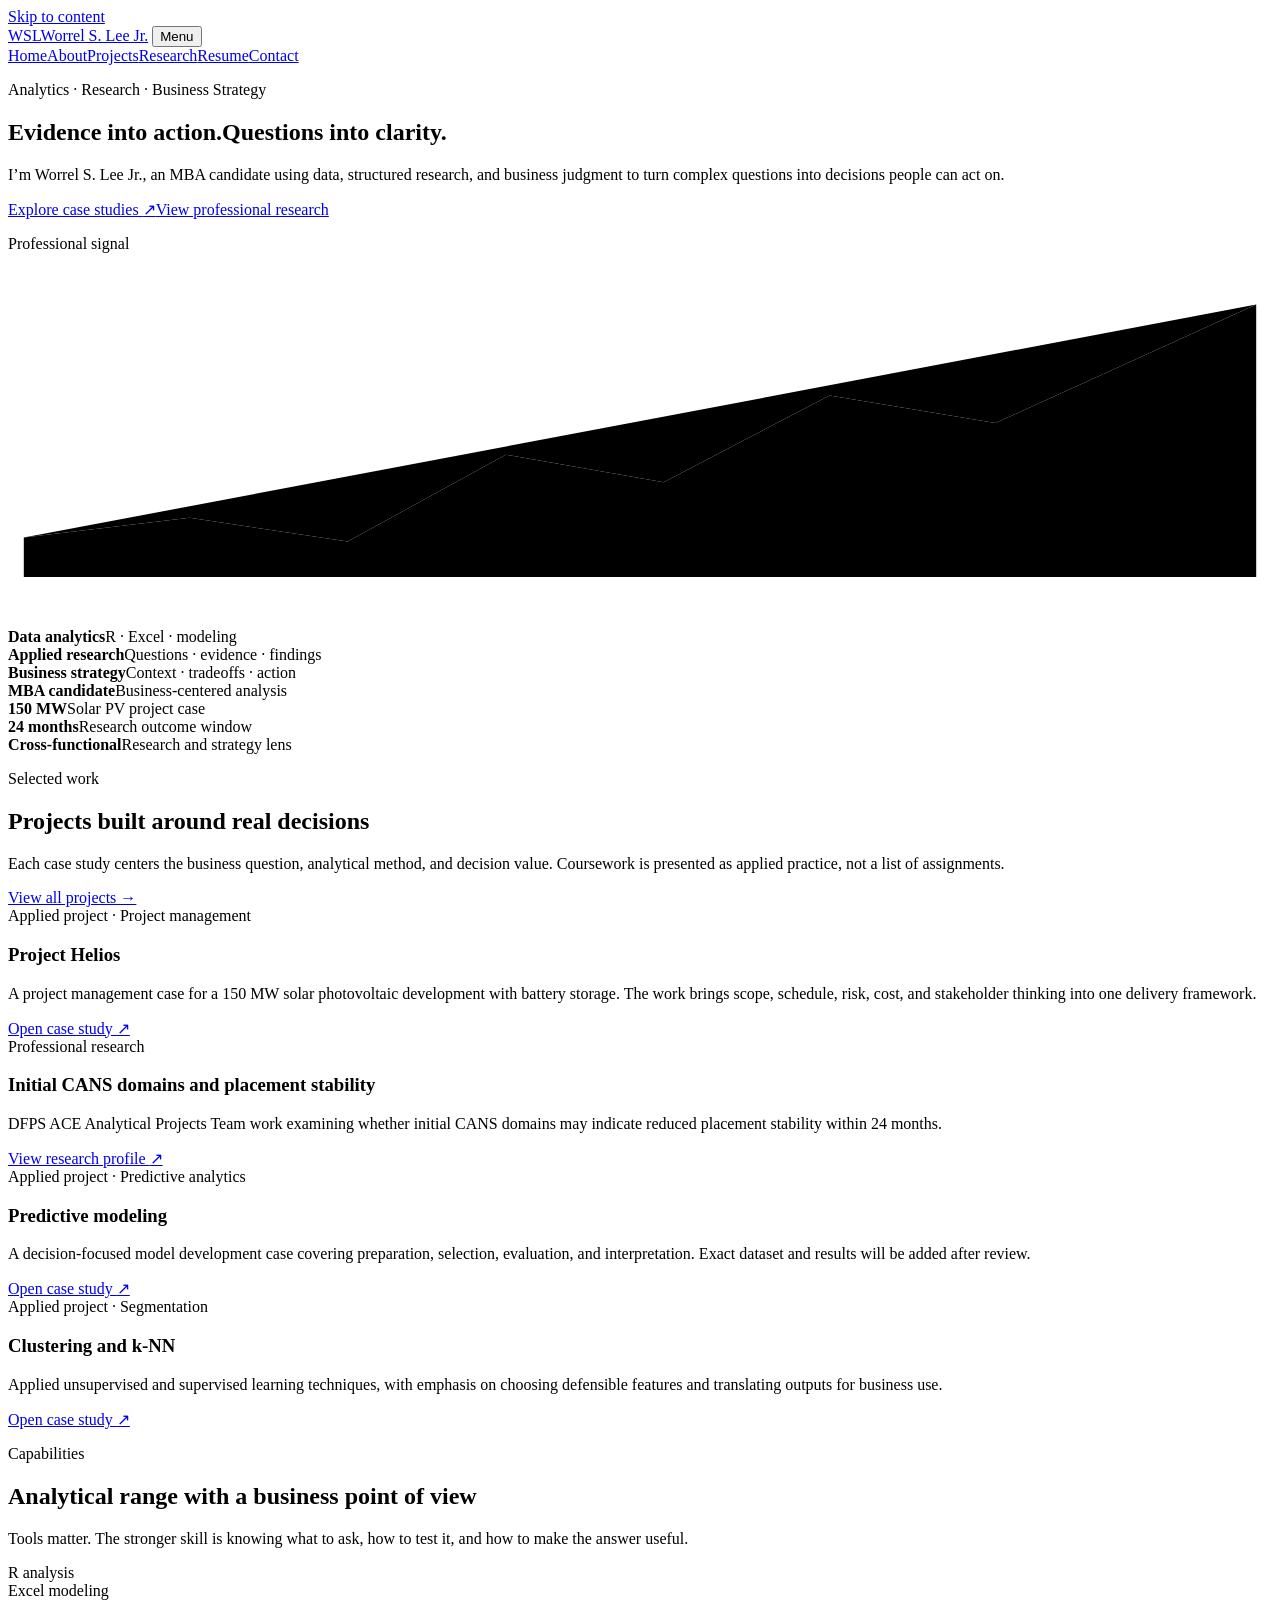
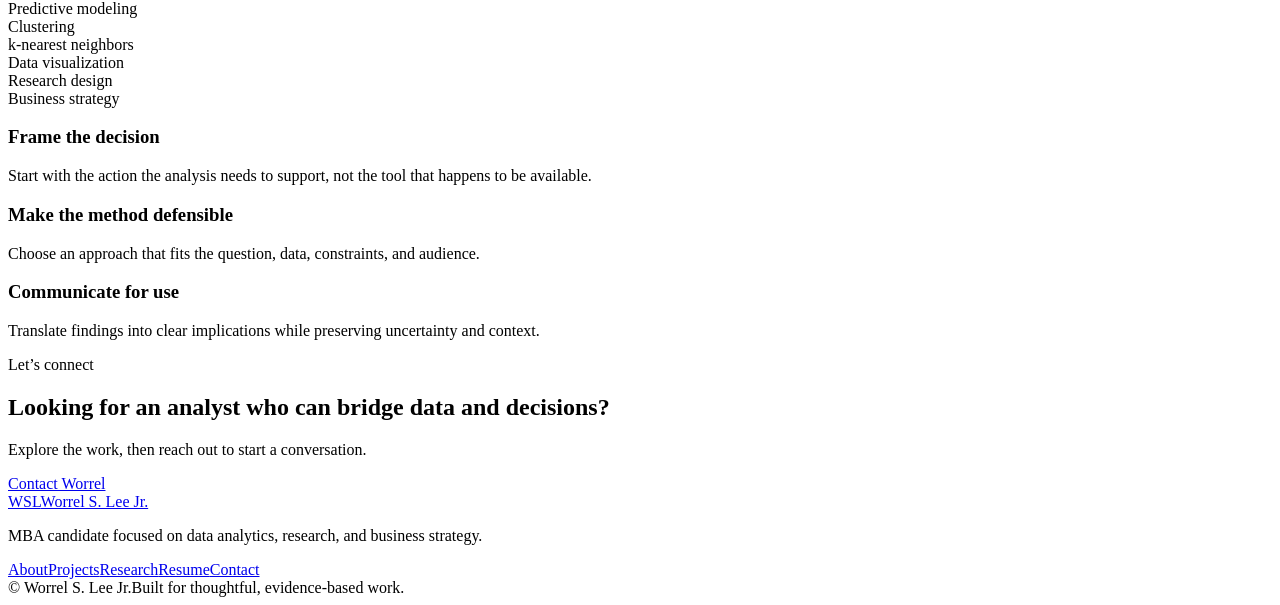
==== index.html @ cc94961b "Launch professional portfolio" ====
<!doctype html>
<html lang="en">
<head>
  <meta charset="utf-8">
  <meta name="viewport" content="width=device-width, initial-scale=1">
  <meta name="description" content="Portfolio of Worrel S. Lee Jr., MBA candidate focused on data analytics, research, and business strategy.">
  <meta name="theme-color" content="#07101f">
  <title>Worrel S. Lee Jr. | Data Analytics, Research & Strategy</title>
  <link rel="icon" href="assets/favicon.svg" type="image/svg+xml">
  <link rel="stylesheet" href="assets/styles.css">
  <script src="assets/site.js" defer></script>
  <script src="assets/content.js" defer></script>
</head>
<body>
  <a class="skip-link" href="#main">Skip to content</a>
  <header class="site-header">
    <div class="nav-wrap">
      <a class="brand" href="index.html" aria-label="Worrel S. Lee Jr. home"><span class="brand-mark">WSL</span><span class="brand-name">Worrel S. Lee Jr.</span></a>
      <button class="menu-button" type="button" aria-expanded="false" aria-controls="site-nav">Menu</button>
      <nav class="site-nav" id="site-nav" aria-label="Primary navigation">
        <a href="index.html" aria-current="page">Home</a><a href="about.html">About</a><a href="projects.html">Projects</a><a href="research.html">Research</a><a href="resume.html">Resume</a><a class="nav-cta" href="contact.html">Contact</a>
      </nav>
    </div>
  </header>

  <main id="main">
    <section class="hero">
      <div class="container hero-grid">
        <div class="hero-copy reveal">
          <p class="eyebrow">Analytics · Research · Business Strategy</p>
          <h1>Evidence into action.<span>Questions into clarity.</span></h1>
          <p class="lead" data-profile="heroIntro">I’m Worrel S. Lee Jr., an MBA candidate using data, structured research, and business judgment to turn complex questions into decisions people can act on.</p>
          <div class="actions"><a class="button" href="projects.html">Explore case studies <span aria-hidden="true">↗</span></a><a class="button secondary" href="research.html">View professional research</a></div>
        </div>
        <aside class="signal-card reveal" aria-label="Professional focus summary">
          <div class="signal-head"><p>Professional signal</p><div class="signal-dots" aria-hidden="true"><i></i><i></i><i></i></div></div>
          <div class="signal-body">
            <svg class="sparkline" viewBox="0 0 320 90" role="img" aria-label="An upward line representing insight development">
              <defs><linearGradient id="sparkFill" x1="0" y1="0" x2="0" y2="1"><stop offset="0" stop-color="#65e6dd" stop-opacity=".22"/><stop offset="1" stop-color="#65e6dd" stop-opacity="0"/></linearGradient></defs>
              <path class="area" d="M4 78 L4 68 L46 63 L86 69 L126 47 L166 54 L208 32 L250 39 L316 9 L316 78 Z"/>
              <path class="grid" d="M4 78H316 M4 48H316 M4 18H316"/><polyline points="4,68 46,63 86,69 126,47 166,54 208,32 250,39 316,9"/>
            </svg>
            <div class="metric"><strong>Data analytics</strong><span>R · Excel · modeling</span></div>
            <div class="metric"><strong>Applied research</strong><span>Questions · evidence · findings</span></div>
            <div class="metric"><strong>Business strategy</strong><span>Context · tradeoffs · action</span></div>
          </div>
        </aside>
      </div>
    </section>

    <section class="proof-strip" aria-label="Portfolio focus areas">
      <div class="container proof-grid">
        <div class="proof-item"><strong>MBA candidate</strong><span>Business-centered analysis</span></div>
        <div class="proof-item"><strong>150 MW</strong><span>Solar PV project case</span></div>
        <div class="proof-item"><strong>24 months</strong><span>Research outcome window</span></div>
        <div class="proof-item"><strong>Cross-functional</strong><span>Research and strategy lens</span></div>
      </div>
    </section>

    <section class="section">
      <div class="container">
        <div class="section-head reveal"><div><p class="eyebrow">Selected work</p><h2>Projects built around real decisions</h2><p class="lead">Each case study centers the business question, analytical method, and decision value. Coursework is presented as applied practice, not a list of assignments.</p></div><a class="text-link" href="projects.html">View all projects →</a></div>
        <div class="cards" id="managed-featured-grid">
          <article class="card featured reveal"><span class="tag">Applied project · Project management</span><h3>Project Helios</h3><p>A project management case for a 150 MW solar photovoltaic development with battery storage. The work brings scope, schedule, risk, cost, and stakeholder thinking into one delivery framework.</p><a class="card-link" href="projects.html#helios">Open case study <span>↗</span></a></article>
          <article class="card reveal"><span class="tag research">Professional research</span><h3>Initial CANS domains and placement stability</h3><p>DFPS ACE Analytical Projects Team work examining whether initial CANS domains may indicate reduced placement stability within 24 months.</p><a class="card-link" href="research.html">View research profile <span>↗</span></a></article>
          <article class="card reveal"><span class="tag">Applied project · Predictive analytics</span><h3>Predictive modeling</h3><p>A decision-focused model development case covering preparation, selection, evaluation, and interpretation. Exact dataset and results will be added after review.</p><a class="card-link" href="projects.html#predictive">Open case study <span>↗</span></a></article>
          <article class="card reveal"><span class="tag">Applied project · Segmentation</span><h3>Clustering and k-NN</h3><p>Applied unsupervised and supervised learning techniques, with emphasis on choosing defensible features and translating outputs for business use.</p><a class="card-link" href="projects.html#segmentation">Open case study <span>↗</span></a></article>
        </div>
      </div>
    </section>

    <section class="section">
      <div class="container capability-grid">
        <div class="reveal"><p class="eyebrow">Capabilities</p><h2>Analytical range with a business point of view</h2><p class="lead">Tools matter. The stronger skill is knowing what to ask, how to test it, and how to make the answer useful.</p></div>
        <div>
          <div class="skill-list reveal"><div class="skill-pill">R analysis</div><div class="skill-pill">Excel modeling</div><div class="skill-pill">Predictive modeling</div><div class="skill-pill">Clustering</div><div class="skill-pill">k-nearest neighbors</div><div class="skill-pill">Data visualization</div><div class="skill-pill">Research design</div><div class="skill-pill">Business strategy</div></div>
          <div class="principles reveal">
            <div class="principle"><div><h3>Frame the decision</h3><p>Start with the action the analysis needs to support, not the tool that happens to be available.</p></div></div>
            <div class="principle"><div><h3>Make the method defensible</h3><p>Choose an approach that fits the question, data, constraints, and audience.</p></div></div>
            <div class="principle"><div><h3>Communicate for use</h3><p>Translate findings into clear implications while preserving uncertainty and context.</p></div></div>
          </div>
        </div>
      </div>
    </section>

    <section class="section-tight"><div class="container cta-band reveal"><div><p class="eyebrow">Let’s connect</p><h2>Looking for an analyst who can bridge data and decisions?</h2><p>Explore the work, then reach out to start a conversation.</p></div><a class="button" href="contact.html">Contact Worrel</a></div></section>
  </main>

  <footer class="site-footer"><div class="container"><div class="footer-grid"><div class="footer-brand"><a class="brand" href="index.html"><span class="brand-mark">WSL</span><span>Worrel S. Lee Jr.</span></a><p>MBA candidate focused on data analytics, research, and business strategy.</p></div><nav class="footer-nav" aria-label="Footer navigation"><a href="about.html">About</a><a href="projects.html">Projects</a><a href="research.html">Research</a><a href="resume.html">Resume</a><a href="contact.html">Contact</a></nav></div><div class="footer-bottom"><span>© <span data-year></span> Worrel S. Lee Jr.</span><span>Built for thoughtful, evidence-based work.</span></div></div></footer>
</body>
</html>
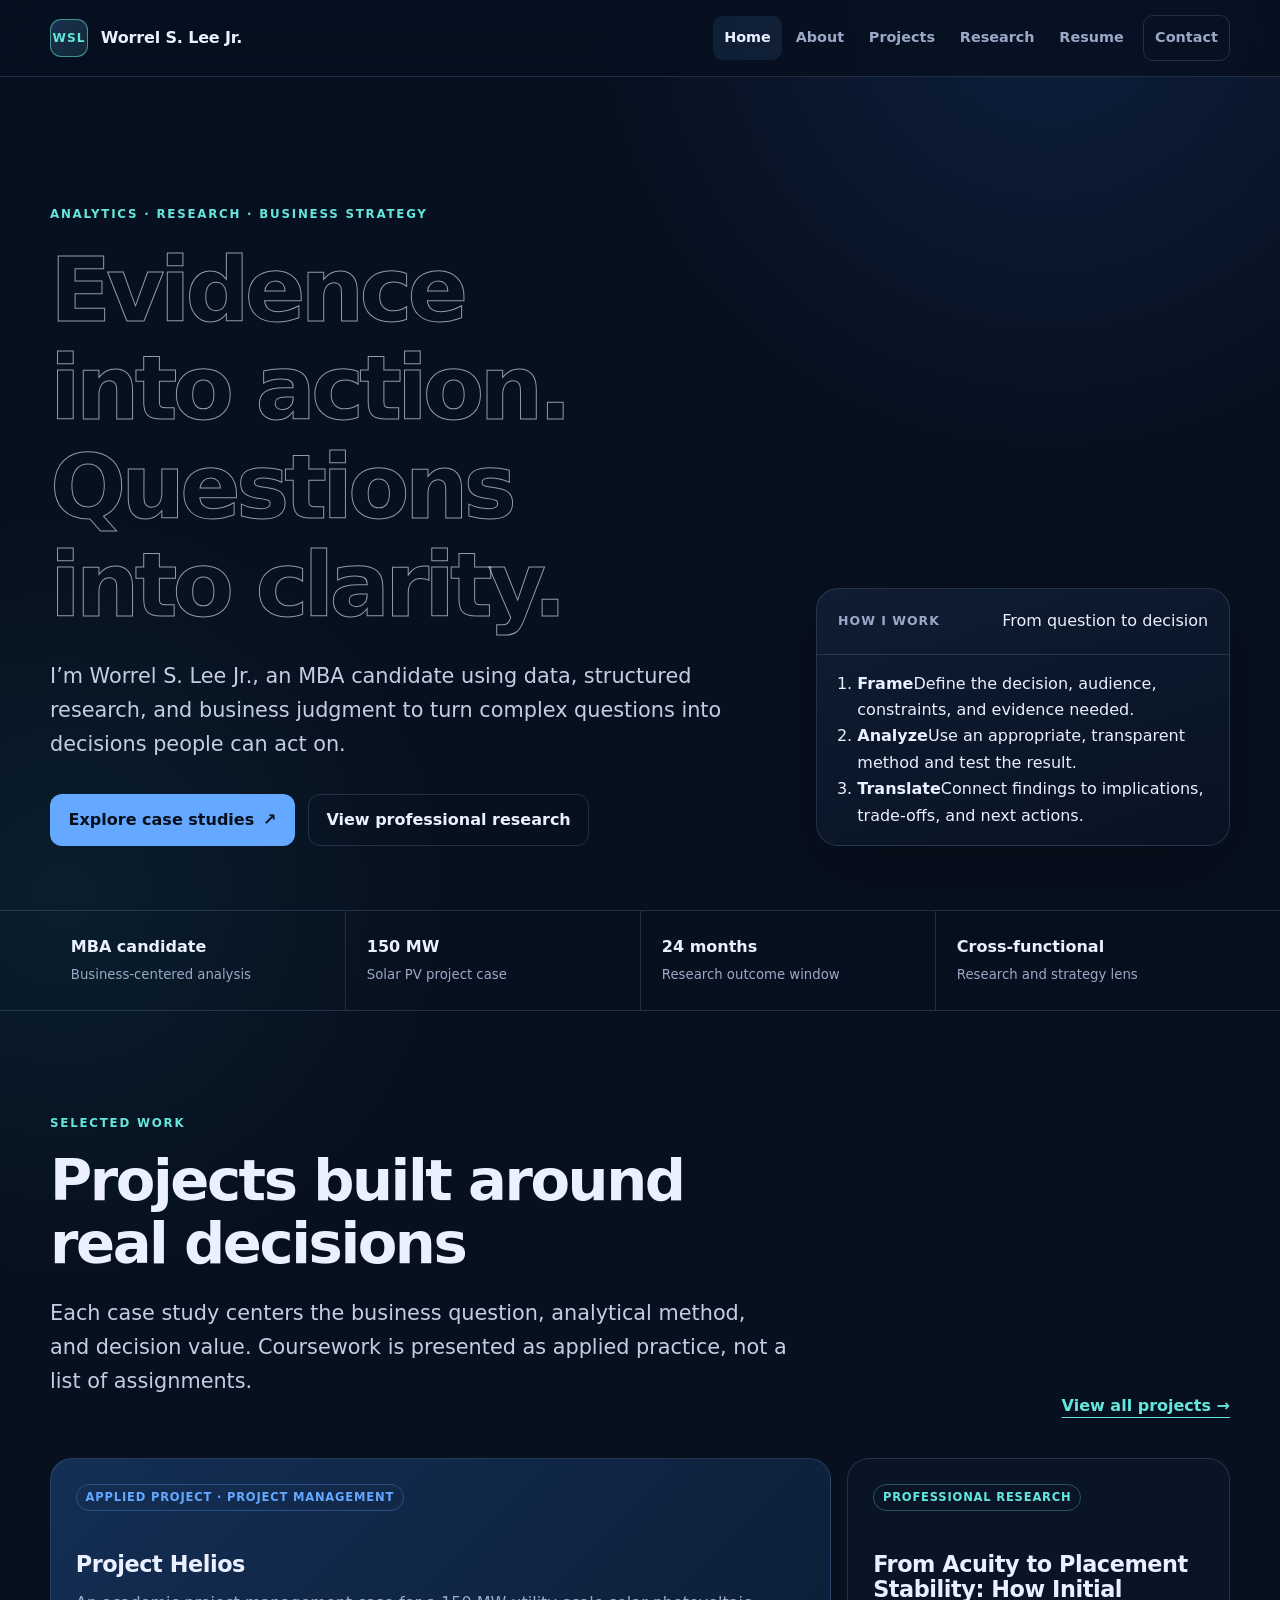
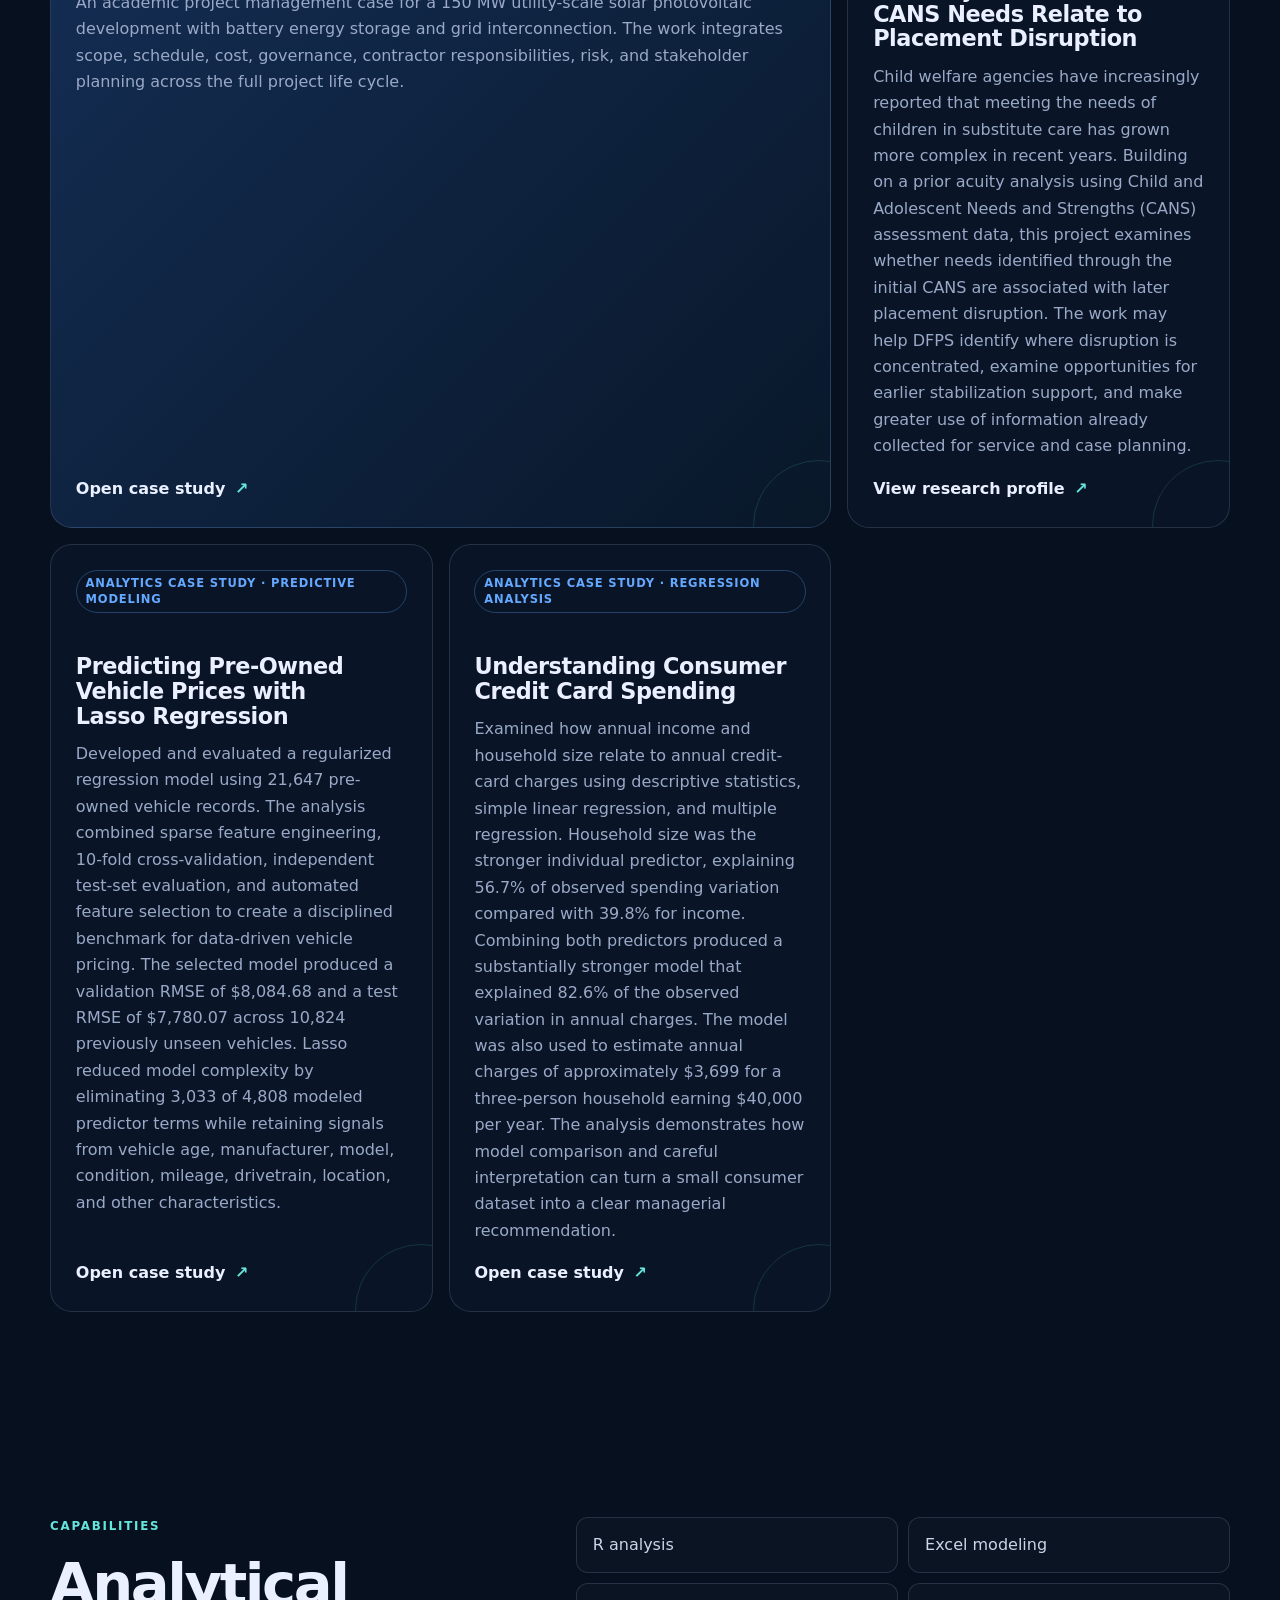
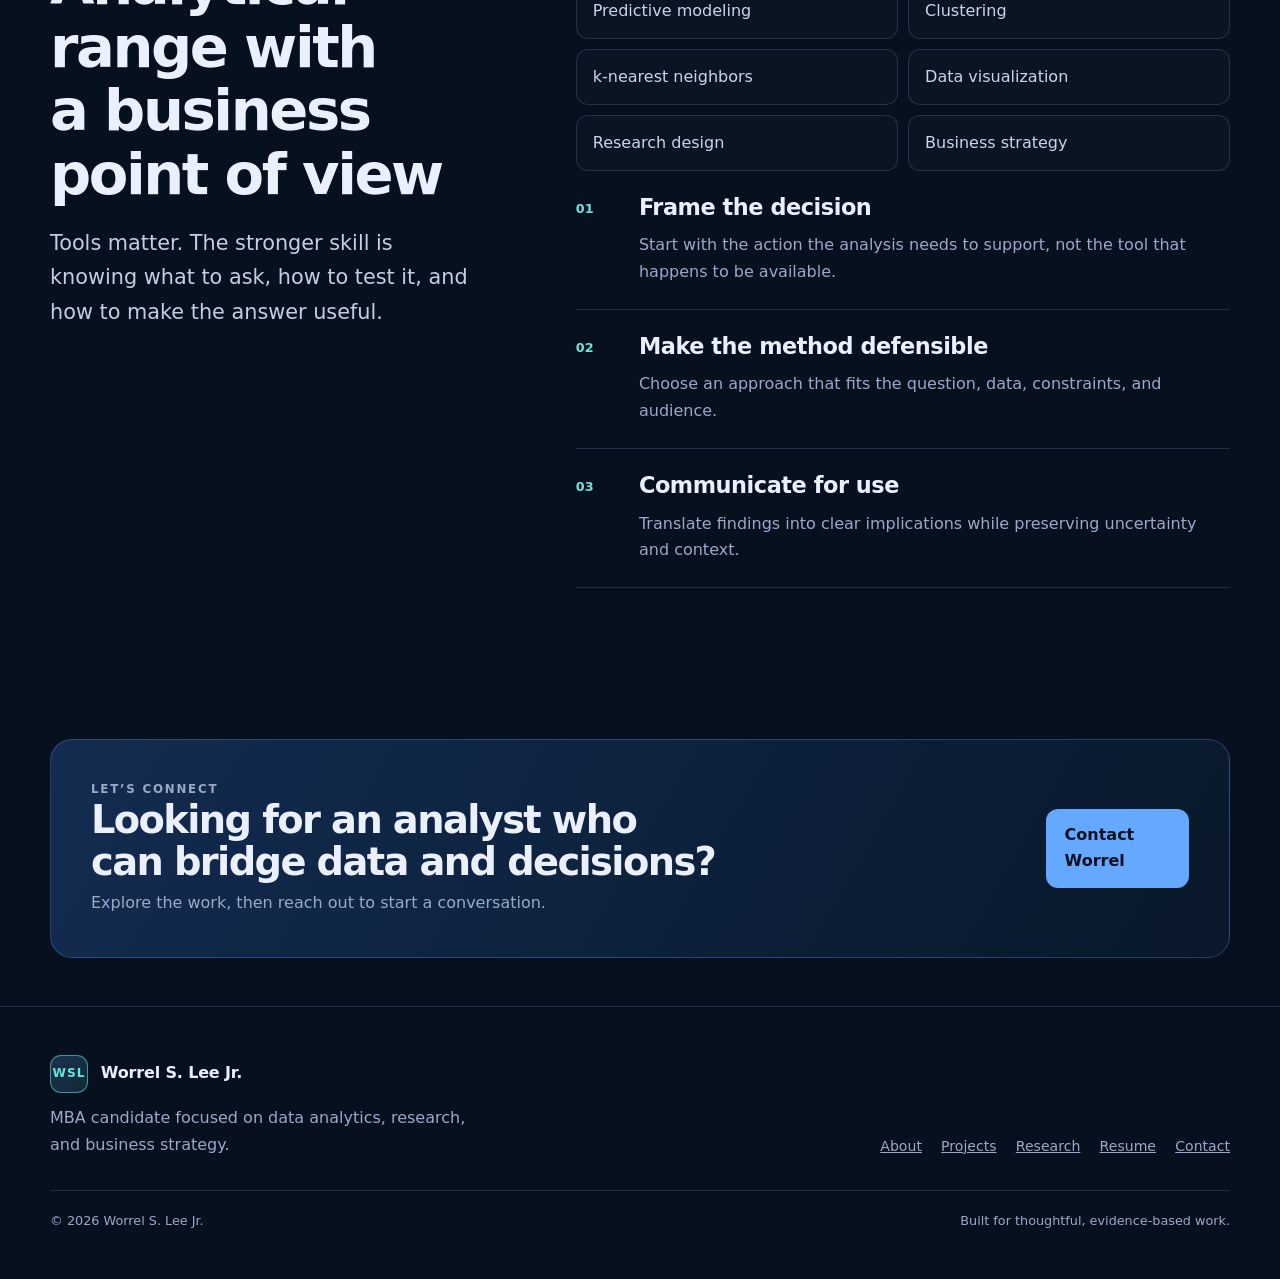
==== commit 0f8df46d: "Improve portfolio layouts and editor controls" ====
--- a/index.html
+++ b/index.html
@@ -27,23 +27,18 @@
     <section class="hero">
       <div class="container hero-grid">
         <div class="hero-copy reveal">
-          <p class="eyebrow">Analytics · Research · Business Strategy</p>
-          <h1>Evidence into action.<span>Questions into clarity.</span></h1>
-          <p class="lead" data-profile="heroIntro">I’m Worrel S. Lee Jr., an MBA candidate using data, structured research, and business judgment to turn complex questions into decisions people can act on.</p>
+          <p class="eyebrow" data-site="homeEyebrow">Analytics · Research · Business Strategy</p>
+          <h1><span class="headline-solid" data-site="homeHeadline">Evidence into action.</span><span data-site="homeHeadlineAccent">Questions into clarity.</span></h1>
+          <p class="lead" data-site="homeIntro">I’m Worrel S. Lee Jr., an MBA candidate using data, structured research, and business judgment to turn complex questions into decisions people can act on.</p>
           <div class="actions"><a class="button" href="projects.html">Explore case studies <span aria-hidden="true">↗</span></a><a class="button secondary" href="research.html">View professional research</a></div>
         </div>
-        <aside class="signal-card reveal" aria-label="Professional focus summary">
-          <div class="signal-head"><p>Professional signal</p><div class="signal-dots" aria-hidden="true"><i></i><i></i><i></i></div></div>
-          <div class="signal-body">
-            <svg class="sparkline" viewBox="0 0 320 90" role="img" aria-label="An upward line representing insight development">
-              <defs><linearGradient id="sparkFill" x1="0" y1="0" x2="0" y2="1"><stop offset="0" stop-color="#65e6dd" stop-opacity=".22"/><stop offset="1" stop-color="#65e6dd" stop-opacity="0"/></linearGradient></defs>
-              <path class="area" d="M4 78 L4 68 L46 63 L86 69 L126 47 L166 54 L208 32 L250 39 L316 9 L316 78 Z"/>
-              <path class="grid" d="M4 78H316 M4 48H316 M4 18H316"/><polyline points="4,68 46,63 86,69 126,47 166,54 208,32 250,39 316,9"/>
-            </svg>
-            <div class="metric"><strong>Data analytics</strong><span>R · Excel · modeling</span></div>
-            <div class="metric"><strong>Applied research</strong><span>Questions · evidence · findings</span></div>
-            <div class="metric"><strong>Business strategy</strong><span>Context · tradeoffs · action</span></div>
-          </div>
+        <aside class="signal-card workflow-card reveal" aria-label="Analytical workflow">
+          <div class="signal-head"><p data-site="homeWorkflowLabel">How I work</p><span class="workflow-kicker" data-site="homeWorkflowTitle">From question to decision</span></div>
+          <ol class="workflow-steps" id="managed-home-workflow">
+            <li><strong>Frame</strong><span>Define the decision, audience, constraints, and evidence needed.</span></li>
+            <li><strong>Analyze</strong><span>Use an appropriate, transparent method and test the result.</span></li>
+            <li><strong>Translate</strong><span>Connect findings to implications, trade-offs, and next actions.</span></li>
+          </ol>
         </aside>
       </div>
     </section>
--- a/assets/styles.css
+++ b/assets/styles.css
@@ -0,0 +1,380 @@
+:root {
+  --ink: #eaf0ff;
+  --muted: #9aa9c7;
+  --paper: #07101f;
+  --panel: #0c1729;
+  --panel-2: #101e34;
+  --line: rgba(153, 180, 222, 0.18);
+  --blue: #64a8ff;
+  --cyan: #65e6dd;
+  --warm: #ffcb77;
+  --success: #7ee2a8;
+  --max: 1180px;
+  --radius: 22px;
+  --shadow: 0 22px 70px rgba(0, 0, 0, 0.26);
+}
+
+* { box-sizing: border-box; }
+[hidden] { display: none !important; }
+html { scroll-behavior: smooth; }
+body {
+  margin: 0;
+  min-width: 320px;
+  background:
+    radial-gradient(circle at 82% 0%, rgba(49, 111, 220, 0.16), transparent 28rem),
+    radial-gradient(circle at 5% 20%, rgba(44, 217, 205, 0.07), transparent 24rem),
+    var(--paper);
+  color: var(--ink);
+  font-family: Inter, ui-sans-serif, system-ui, -apple-system, BlinkMacSystemFont, "Segoe UI", sans-serif;
+  font-size: 16px;
+  line-height: 1.65;
+  text-rendering: optimizeLegibility;
+}
+
+a { color: inherit; }
+img, svg { display: block; max-width: 100%; }
+button, input, textarea { font: inherit; }
+button, a { -webkit-tap-highlight-color: transparent; }
+:focus-visible { outline: 3px solid var(--cyan); outline-offset: 4px; }
+
+.skip-link {
+  position: fixed;
+  top: 1rem;
+  left: 1rem;
+  z-index: 1000;
+  padding: .7rem 1rem;
+  background: var(--cyan);
+  color: #041018;
+  border-radius: 10px;
+  transform: translateY(-180%);
+  transition: transform .2s ease;
+  font-weight: 800;
+}
+.skip-link:focus { transform: translateY(0); }
+
+.site-header {
+  position: sticky;
+  top: 0;
+  z-index: 100;
+  background: rgba(7, 16, 31, 0.84);
+  backdrop-filter: blur(18px);
+  border-bottom: 1px solid var(--line);
+}
+
+.nav-wrap {
+  width: min(calc(100% - 2rem), var(--max));
+  min-height: 76px;
+  margin: 0 auto;
+  display: flex;
+  align-items: center;
+  justify-content: space-between;
+  gap: 2rem;
+}
+
+.brand {
+  display: inline-flex;
+  align-items: center;
+  gap: .8rem;
+  text-decoration: none;
+  font-weight: 800;
+  letter-spacing: -.01em;
+}
+.brand-mark {
+  width: 38px;
+  height: 38px;
+  display: grid;
+  place-items: center;
+  border: 1px solid rgba(101, 230, 221, .55);
+  border-radius: 11px;
+  background: linear-gradient(135deg, rgba(100,168,255,.22), rgba(101,230,221,.12));
+  color: var(--cyan);
+  font-size: .76rem;
+  letter-spacing: .08em;
+}
+
+.site-nav { display: flex; align-items: center; gap: .15rem; }
+.site-nav a {
+  color: var(--muted);
+  text-decoration: none;
+  padding: .65rem .7rem;
+  border-radius: 10px;
+  font-size: .9rem;
+  font-weight: 650;
+  transition: color .2s ease, background .2s ease;
+}
+.site-nav a:hover,
+.site-nav a[aria-current="page"] { color: var(--ink); background: rgba(100,168,255,.1); }
+.nav-cta { border: 1px solid var(--line); margin-left: .35rem; }
+.menu-button {
+  display: none;
+  border: 1px solid var(--line);
+  color: var(--ink);
+  background: transparent;
+  border-radius: 10px;
+  padding: .55rem .7rem;
+}
+
+main { overflow: hidden; }
+.container { width: min(calc(100% - 2rem), var(--max)); margin-inline: auto; }
+.section { padding: clamp(4.5rem, 8vw, 7rem) 0; }
+.section-tight { padding: 3rem 0; }
+.eyebrow {
+  margin: 0 0 1rem;
+  color: var(--cyan);
+  text-transform: uppercase;
+  letter-spacing: .15em;
+  font-size: .74rem;
+  font-weight: 850;
+}
+h1, h2, h3, p { margin-top: 0; }
+h1, h2, h3 { line-height: 1.1; text-wrap: balance; }
+h1 { font-size: clamp(3rem, 7vw, 6.4rem); letter-spacing: -.055em; margin-bottom: 1.5rem; }
+h2 { font-size: clamp(2.1rem, 4.5vw, 3.8rem); letter-spacing: -.042em; margin-bottom: 1.25rem; }
+h3 { font-size: clamp(1.15rem, 2vw, 1.4rem); letter-spacing: -.02em; margin-bottom: .8rem; }
+.lead { max-width: 740px; color: #c3cee3; font-size: clamp(1.08rem, 2vw, 1.3rem); line-height: 1.65; }
+.muted { color: var(--muted); }
+.small { font-size: .88rem; }
+.accent { color: var(--cyan); }
+
+.hero { padding: clamp(5rem, 10vw, 9rem) 0 4rem; position: relative; }
+.hero-grid { display: grid; grid-template-columns: minmax(0, 1.25fr) minmax(280px, .75fr); align-items: end; gap: clamp(2rem, 6vw, 6rem); }
+.hero h1 span { display: block; color: transparent; -webkit-text-stroke: 1px rgba(234,240,255,.62); }
+.hero-copy .lead { max-width: 680px; }
+.actions { display: flex; flex-wrap: wrap; align-items: center; gap: .8rem; margin-top: 2rem; }
+.button {
+  display: inline-flex;
+  align-items: center;
+  justify-content: center;
+  gap: .55rem;
+  min-height: 48px;
+  padding: .75rem 1.1rem;
+  border-radius: 12px;
+  background: var(--blue);
+  color: #06101d;
+  text-decoration: none;
+  font-weight: 800;
+  border: 1px solid transparent;
+  transition: transform .2s ease, box-shadow .2s ease, background .2s ease;
+}
+.button:hover { transform: translateY(-2px); box-shadow: 0 12px 28px rgba(100,168,255,.2); }
+.button.secondary { background: transparent; color: var(--ink); border-color: var(--line); }
+.button.secondary:hover { background: rgba(255,255,255,.04); box-shadow: none; }
+
+.signal-card {
+  border: 1px solid var(--line);
+  border-radius: var(--radius);
+  background: linear-gradient(160deg, rgba(16,30,52,.96), rgba(8,20,36,.82));
+  box-shadow: var(--shadow);
+  overflow: hidden;
+}
+.signal-head { padding: 1.2rem 1.3rem; display: flex; align-items: center; justify-content: space-between; border-bottom: 1px solid var(--line); }
+.signal-head p { margin: 0; font-size: .78rem; color: var(--muted); font-weight: 750; letter-spacing: .08em; text-transform: uppercase; }
+.signal-dots { display: flex; gap: .35rem; }
+.signal-dots i { width: 6px; height: 6px; border-radius: 50%; background: var(--blue); opacity: .42; }
+.signal-dots i:nth-child(2) { background: var(--cyan); opacity: .8; }
+.signal-body { padding: 1.5rem; }
+.metric { display: flex; align-items: baseline; justify-content: space-between; gap: 1rem; padding: .85rem 0; border-bottom: 1px solid var(--line); }
+.metric:last-child { border-bottom: 0; }
+.metric strong { color: var(--ink); font-size: .94rem; }
+.metric span { color: var(--muted); font-size: .8rem; text-align: right; }
+.sparkline { height: 90px; margin-bottom: 1rem; }
+.sparkline polyline { fill: none; stroke: var(--cyan); stroke-width: 3; stroke-linecap: round; stroke-linejoin: round; }
+.sparkline .area { fill: url(#sparkFill); stroke: none; }
+.sparkline .grid { stroke: rgba(153,180,222,.12); stroke-width: 1; }
+
+.proof-strip { border-top: 1px solid var(--line); border-bottom: 1px solid var(--line); }
+.proof-grid { display: grid; grid-template-columns: repeat(4, 1fr); }
+.proof-item { padding: 1.45rem 1.3rem; border-left: 1px solid var(--line); }
+.proof-item:first-child { border-left: 0; }
+.proof-item strong { display: block; font-size: 1rem; }
+.proof-item span { color: var(--muted); font-size: .83rem; }
+
+.section-head { display: flex; align-items: end; justify-content: space-between; gap: 2rem; margin-bottom: 2.4rem; }
+.section-head > div { max-width: 760px; }
+.text-link { color: var(--cyan); text-decoration-thickness: 1px; text-underline-offset: .35rem; font-weight: 750; white-space: nowrap; }
+
+.cards { display: grid; grid-template-columns: repeat(12, 1fr); gap: 1rem; }
+.card {
+  grid-column: span 4;
+  min-height: 300px;
+  padding: 1.55rem;
+  display: flex;
+  flex-direction: column;
+  border: 1px solid var(--line);
+  border-radius: var(--radius);
+  background: rgba(12,23,41,.74);
+  position: relative;
+  overflow: hidden;
+  transition: transform .24s ease, border-color .24s ease, background .24s ease;
+}
+.card:hover { transform: translateY(-5px); border-color: rgba(100,168,255,.5); background: var(--panel); }
+.card.featured { grid-column: span 8; background: linear-gradient(135deg, rgba(22,50,91,.9), rgba(10,25,43,.88)); }
+.card::after { content: ""; position: absolute; width: 130px; height: 130px; border: 1px solid rgba(101,230,221,.14); border-radius: 50%; right: -55px; bottom: -65px; }
+.card .tag, .tag {
+  width: fit-content;
+  margin-bottom: 2.6rem;
+  padding: .28rem .55rem;
+  border: 1px solid rgba(100,168,255,.3);
+  border-radius: 999px;
+  color: var(--blue);
+  font-size: .72rem;
+  line-height: 1.4;
+  font-weight: 800;
+  letter-spacing: .07em;
+  text-transform: uppercase;
+}
+.tag.research { color: var(--cyan); border-color: rgba(101,230,221,.3); }
+.card p { color: var(--muted); }
+.card .card-link { margin-top: auto; text-decoration: none; font-weight: 800; color: var(--ink); }
+.card .card-link span { color: var(--cyan); margin-left: .25rem; }
+
+.capability-grid { display: grid; grid-template-columns: .8fr 1.2fr; gap: clamp(2rem, 7vw, 7rem); align-items: start; }
+.skill-list { display: grid; grid-template-columns: repeat(2, 1fr); gap: .65rem; }
+.skill-pill { padding: .85rem 1rem; border: 1px solid var(--line); border-radius: 12px; color: #cad5e8; background: rgba(255,255,255,.018); }
+.principles { counter-reset: item; }
+.principle { display: grid; grid-template-columns: 44px 1fr; gap: 1.2rem; padding: 1.5rem 0; border-bottom: 1px solid var(--line); }
+.principle::before { counter-increment: item; content: "0" counter(item); color: var(--cyan); font-weight: 800; font-size: .8rem; padding-top: .2rem; }
+.principle p { color: var(--muted); margin: 0; }
+
+.page-hero { padding: clamp(4rem, 9vw, 8rem) 0 clamp(3rem, 6vw, 5rem); border-bottom: 1px solid var(--line); }
+.page-hero h1 { max-width: 990px; }
+.page-hero .lead { max-width: 820px; }
+.breadcrumb { display: flex; gap: .5rem; color: var(--muted); font-size: .84rem; margin-bottom: 2rem; }
+.breadcrumb a { color: var(--muted); }
+
+.split { display: grid; grid-template-columns: .72fr 1.28fr; gap: clamp(2.5rem, 8vw, 8rem); }
+.sticky-aside { position: sticky; top: 110px; align-self: start; }
+.portrait-placeholder {
+  aspect-ratio: 4 / 5;
+  max-width: 360px;
+  display: grid;
+  place-items: end start;
+  padding: 1.5rem;
+  border: 1px dashed rgba(153,180,222,.35);
+  border-radius: var(--radius);
+  background: linear-gradient(145deg, rgba(100,168,255,.12), rgba(101,230,221,.04));
+  color: var(--muted);
+  font-size: .84rem;
+}
+.rich-copy { max-width: 760px; }
+.rich-copy p { color: #bdc9de; font-size: 1.06rem; }
+.values { margin-top: 2.5rem; display: grid; grid-template-columns: repeat(2, 1fr); gap: 1rem; }
+.value { padding: 1.25rem; border-top: 2px solid var(--blue); background: rgba(255,255,255,.02); }
+.value p { font-size: .94rem; margin-bottom: 0; }
+
+.filters { display: flex; flex-wrap: wrap; gap: .6rem; margin-bottom: 2rem; }
+.filter-button { border: 1px solid var(--line); border-radius: 999px; padding: .55rem .9rem; background: transparent; color: var(--muted); cursor: pointer; font-weight: 700; }
+.filter-button:hover, .filter-button.active { color: #06101d; background: var(--cyan); border-color: var(--cyan); }
+.project-grid { display: grid; grid-template-columns: repeat(2, 1fr); gap: 1rem; }
+.project-card { padding: clamp(1.4rem, 3vw, 2.1rem); border: 1px solid var(--line); border-radius: var(--radius); background: rgba(12,23,41,.76); }
+.project-card[hidden] { display: none; }
+.project-card .meta { display: flex; flex-wrap: wrap; gap: .4rem 1rem; margin: 1.3rem 0; color: var(--muted); font-size: .84rem; }
+.project-card ul { color: #bdc9de; padding-left: 1.15rem; }
+.project-card li + li { margin-top: .45rem; }
+.project-card .placeholder { margin-top: 1.4rem; padding: .8rem 1rem; background: rgba(255,203,119,.07); border-left: 3px solid var(--warm); color: #dfc99f; font-size: .84rem; }
+.tool-row { display: flex; flex-wrap: wrap; gap: .45rem; margin: 0 0 1.35rem; }
+.tool-chip { padding: .28rem .55rem; border-radius: 999px; background: rgba(100,168,255,.09); color: #adcdf5; font-size: .78rem; }
+.project-gallery { display: grid; grid-template-columns: repeat(2, 1fr); gap: .7rem; margin-top: 1.4rem; }
+.project-gallery img { width: 100%; aspect-ratio: 16 / 10; object-fit: cover; border-radius: 12px; border: 1px solid var(--line); background: var(--panel-2); }
+.project-resources { margin-top: 1.4rem; padding-top: 1.25rem; border-top: 1px solid var(--line); } .project-presentation { margin-top: 1.4rem; padding-top: 1.25rem; border-top: 1px solid var(--line); } .presentation-frame { display: block; width: 100%; aspect-ratio: 16 / 9; min-height: 360px; border: 1px solid rgba(101,230,221,.28); border-radius: 14px; background: #fff; box-shadow: 0 18px 48px rgba(0,0,0,.22); } .presentation-note { margin: .7rem 0 0; color: var(--muted); font-size: .84rem; }
+.resource-links { display: flex; flex-wrap: wrap; gap: .55rem; }
+.resource-link { display: inline-flex; align-items: center; min-height: 40px; padding: .5rem .75rem; border: 1px solid rgba(101,230,221,.3); border-radius: 10px; color: var(--cyan); text-decoration: none; font-size: .83rem; font-weight: 750; }
+.resource-link:hover { background: rgba(101,230,221,.08); }
+.profile-photo { width: 100%; max-width: 360px; aspect-ratio: 4 / 5; object-fit: cover; border-radius: var(--radius); border: 1px solid var(--line); }
+.publication-entry { padding: 1.3rem 0; border-bottom: 1px solid var(--line); }
+.publication-entry:last-child { border-bottom: 0; }
+.publication-citation { color: #c6d3e8; }
+
+.case-hero { display: grid; grid-template-columns: 1.15fr .85fr; gap: 2rem; align-items: end; }
+.project-viz { min-height: 320px; padding: 1.4rem; border-radius: var(--radius); background: var(--panel); border: 1px solid var(--line); display: flex; flex-direction: column; justify-content: space-between; }
+.project-viz .bars { display: flex; align-items: end; gap: .65rem; height: 180px; border-bottom: 1px solid var(--line); }
+.project-viz .bars i { flex: 1; min-width: 18px; border-radius: 7px 7px 0 0; background: linear-gradient(to top, var(--blue), var(--cyan)); opacity: .8; }
+.viz-label { display: flex; justify-content: space-between; color: var(--muted); font-size: .78rem; }
+
+.research-layout { display: grid; grid-template-columns: minmax(0, 1fr) 320px; gap: 3rem; }
+.research-panel { padding: clamp(1.5rem, 4vw, 2.5rem); border: 1px solid var(--line); border-radius: var(--radius); background: var(--panel); }
+.research-panel + .research-panel { margin-top: 1rem; }
+.notice { padding: 1rem 1.1rem; border: 1px solid rgba(255,203,119,.27); border-radius: 14px; background: rgba(255,203,119,.06); color: #e5cfaa; }
+.definition-list { margin: 0; }
+.definition-list div { padding: 1.1rem 0; border-bottom: 1px solid var(--line); }
+.definition-list div:last-child { border-bottom: 0; }
+.definition-list dt { font-weight: 800; }
+.definition-list dd { margin: .25rem 0 0; color: var(--muted); }
+
+.resume-layout { display: grid; grid-template-columns: 250px 1fr; gap: clamp(2rem, 6vw, 6rem); }
+.resume-contact { padding: 1.4rem; border: 1px solid var(--line); border-radius: var(--radius); background: rgba(255,255,255,.02); }
+.resume-contact p { color: var(--muted); margin-bottom: .7rem; }
+.resume-section { padding-bottom: 2.5rem; margin-bottom: 2.5rem; border-bottom: 1px solid var(--line); }
+.resume-section:last-child { border-bottom: 0; }
+.resume-entry { display: grid; grid-template-columns: 160px 1fr; gap: 1.5rem; margin-top: 1.5rem; }
+.resume-entry time { color: var(--muted); font-size: .84rem; }
+.resume-entry p { color: var(--muted); }
+
+.contact-grid { display: grid; grid-template-columns: 1.1fr .9fr; gap: 1rem; }
+.contact-panel { padding: clamp(1.5rem, 4vw, 2.5rem); border: 1px solid var(--line); border-radius: var(--radius); background: rgba(12,23,41,.75); }
+.contact-option { display: flex; justify-content: space-between; gap: 1rem; align-items: center; padding: 1rem 0; border-bottom: 1px solid var(--line); }
+.contact-option:last-child { border-bottom: 0; }
+.contact-option span { color: var(--muted); font-size: .85rem; }
+.availability { display: inline-flex; align-items: center; gap: .55rem; color: #c5d1e6; }
+.availability::before { content: ""; width: 9px; height: 9px; border-radius: 50%; background: var(--success); box-shadow: 0 0 0 5px rgba(126,226,168,.1); }
+
+.cta-band { padding: 2.5rem; display: flex; align-items: center; justify-content: space-between; gap: 2rem; border: 1px solid rgba(100,168,255,.28); border-radius: var(--radius); background: linear-gradient(120deg, rgba(30,67,123,.55), rgba(10,28,47,.7)); }
+.cta-band h2 { font-size: clamp(1.6rem, 3vw, 2.4rem); margin-bottom: .4rem; }
+.cta-band p { margin: 0; color: var(--muted); }
+
+.site-footer { padding: 3rem 0; border-top: 1px solid var(--line); }
+.footer-grid { display: grid; grid-template-columns: 1fr auto; align-items: end; gap: 2rem; }
+.footer-brand { max-width: 420px; }
+.footer-brand p { color: var(--muted); margin: .8rem 0 0; }
+.footer-nav { display: flex; flex-wrap: wrap; justify-content: flex-end; gap: .7rem 1.2rem; }
+.footer-nav a { color: var(--muted); font-size: .88rem; }
+.footer-bottom { display: flex; justify-content: space-between; gap: 1rem; margin-top: 2rem; padding-top: 1.2rem; border-top: 1px solid var(--line); color: var(--muted); font-size: .8rem; }
+
+.reveal { opacity: 0; transform: translateY(16px); transition: opacity .55s ease, transform .55s ease; }
+.reveal.visible { opacity: 1; transform: translateY(0); }
+
+@media (prefers-reduced-motion: reduce) {
+  *, *::before, *::after { scroll-behavior: auto !important; transition-duration: .01ms !important; animation-duration: .01ms !important; }
+  .reveal { opacity: 1; transform: none; }
+}
+
+@media (max-width: 900px) {
+  .menu-button { display: inline-flex; }
+  .site-nav { position: absolute; top: calc(100% + 1px); left: 0; right: 0; padding: .8rem 1rem 1.1rem; background: rgba(7,16,31,.98); border-bottom: 1px solid var(--line); display: none; flex-direction: column; align-items: stretch; }
+  .site-nav.open { display: flex; }
+  .site-nav a { padding: .8rem 1rem; }
+  .nav-cta { margin-left: 0; }
+  .hero-grid, .case-hero, .split, .capability-grid, .research-layout, .resume-layout, .contact-grid { grid-template-columns: 1fr; }
+  .hero h1 { max-width: 820px; }
+  .signal-card { max-width: 580px; }
+  .sticky-aside { position: static; }
+  .portrait-placeholder { max-width: 300px; }
+  .card, .card.featured { grid-column: span 6; }
+  .research-layout > aside { order: -1; }
+  .resume-contact { display: grid; grid-template-columns: repeat(2, 1fr); gap: 0 1rem; }
+}
+
+@media (max-width: 650px) {
+  .brand-name { font-size: .9rem; }
+  .hero { padding-top: 4rem; }
+  h1 { font-size: clamp(2.65rem, 14vw, 4rem); }
+  .proof-grid { grid-template-columns: repeat(2, 1fr); }
+  .proof-item:nth-child(3) { border-left: 0; border-top: 1px solid var(--line); }
+  .proof-item:nth-child(4) { border-top: 1px solid var(--line); }
+  .section-head { align-items: start; flex-direction: column; }
+  .card, .card.featured { grid-column: 1 / -1; min-height: 270px; }
+  .project-grid, .values, .skill-list { grid-template-columns: 1fr; }
+  .project-gallery { grid-template-columns: 1fr; }
+  .resume-entry { grid-template-columns: 1fr; gap: .4rem; }
+  .resume-contact { grid-template-columns: 1fr; }
+  .cta-band, .footer-grid, .footer-bottom { align-items: start; flex-direction: column; display: flex; }
+  .footer-nav { justify-content: flex-start; }
+}
+
+@media print {
+  .site-header, .site-footer, .actions, .cta-band, .breadcrumb { display: none !important; }
+  body { background: white; color: #101828; }
+  .page-hero, .section { padding: 1.2rem 0; }
+  .resume-contact, .project-card, .research-panel { background: white; border-color: #d0d5dd; }
+  .muted, .resume-entry p, .resume-contact p { color: #475467; }
+}
